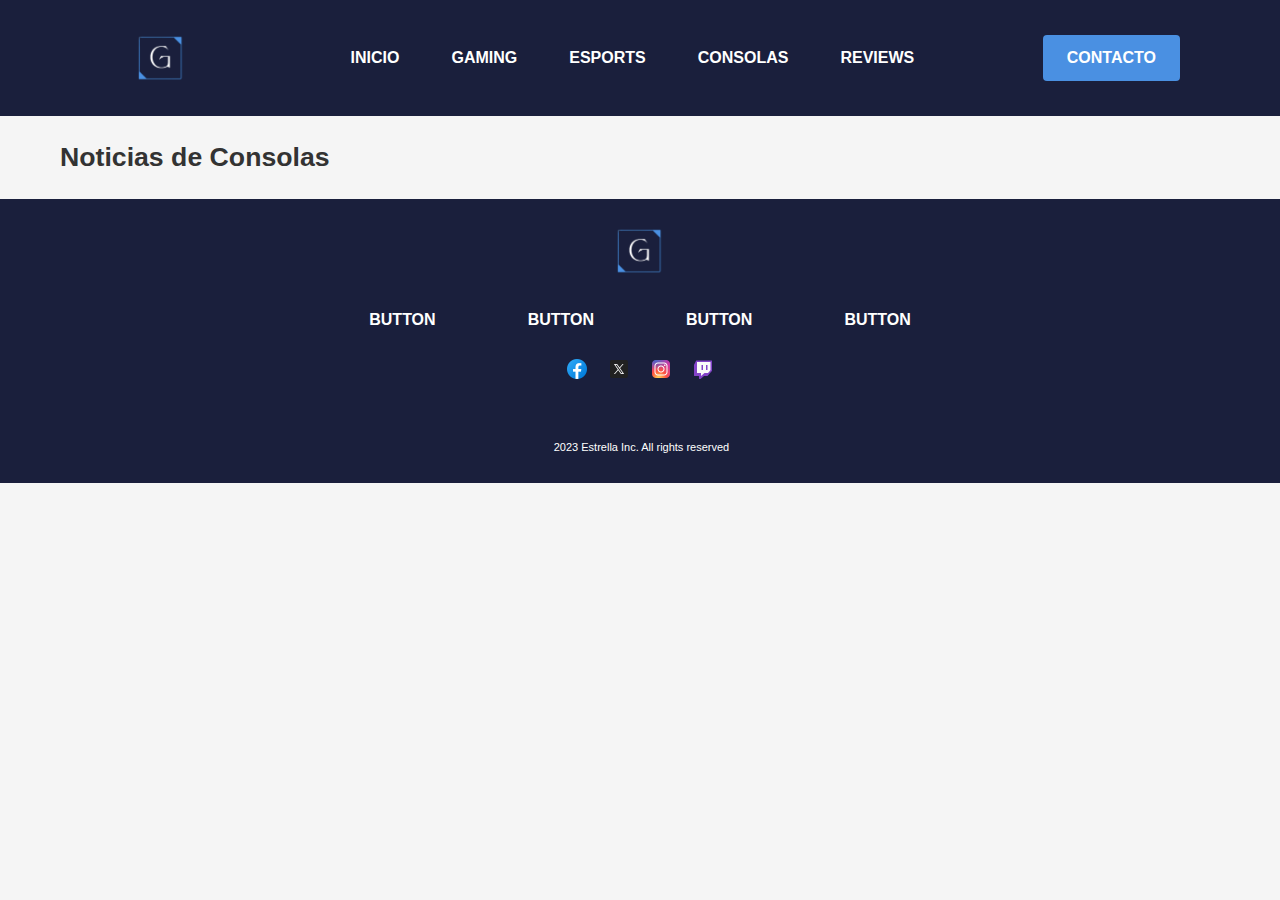
==== consolas.html @ 0c6a1ee7 "CAMBIOS 4#" ====
<!DOCTYPE html>
<html lang="es">
<head>
    <meta charset="UTF-8">
    <meta name="viewport" content="width=device-width, initial-scale=1.0">
    <title>Consolas - The Gaming Periodic Digital</title>
    <link rel="stylesheet" href="assets/css/PeriodicoDigitalStyle.css">
</head>
<body>
    <!-- Header principal -->
    <header class="header-principal">
        <!-- Logo -->
        <div class="logo">
            <img src="assets/Image/logo.png" alt="Logo del Periódico Digital">
        </div>

        <!-- Menú de navegación -->
        <nav class="menu-principal">
            <ul>
                <li><a href="PeriodicoDigital.html">INICIO</a></li>
                <li><a href="gaming.html">GAMING</a></li>
                <li><a href="esports.html">ESPORTS</a></li>
                <li><a href="consolas.html">CONSOLAS</a></li>
                <li><a href="reviews.html">REVIEWS</a></li>
            </ul>
        </nav>

        <!-- Botón de contacto -->
        <div class="boton-contacto">
            <a href="formulario.html">CONTACTO</a>
        </div>
    </header>

    <main>
        <h1>Noticias de Consolas</h1>
        <!-- Aquí irá el contenido específico de consolas -->
    </main>
    <footer class="footer-principal">
        <!-- Contenedor del contenido del footer -->
        <div class="footer-contenido">
            <!-- Logo y navegación -->
            <div class="footer-logo-nav">
                <!-- Logo -->
                <div class="logo-footer">
                    <img src="assets/Image/logo.png" alt="Logo del Periódico Digital">
                </div>

                <!-- Menú de navegación -->
                <nav class="footer-menu">
                    <ul>
                        <li><a href="#">BUTTON</a></li>
                        <li><a href="#">BUTTON</a></li>
                        <li><a href="#">BUTTON</a></li>
                        <li><a href="#">BUTTON</a></li>
                    </ul>
                </nav>

                <!-- Iconos de redes sociales -->
                <div class="redes-sociales">
                    <a href="#"><img src="assets/Image/icons8-facebook-48.png" alt="Facebook"></a>
                    <a href="#"><img src="assets/Image/icons8-twitter-48.png" alt="Twitter"></a>
                    <a href="#"><img src="assets/Image/icons8-instagram-48.png" alt="Instagram"></a>
                    <a href="#"><img src="assets/Image/icons8-twitch-48.png" alt="Twitch"></a>
                </div>
            </div>

            <!-- Copyright -->
            <div class="copyright">
                <div class="icono-copyright"></div>
                <p>2023 Estrella Inc. All rights reserved</p>
            </div>
        </div>
    </footer>
</body>
</html>
---- assets/css/PeriodicoDigitalStyle.css ----
/* Reset básico */
* {
    margin: 0;
    padding: 0;
    box-sizing: border-box;
}

body {
    font-family: Arial, sans-serif;
    line-height: 1.6;
    background-color: #f5f5f5;
    color: #333333;
    margin: 0;
    padding: 0;
    
}

/* Estilos del Header Principal */
.header-principal {
    /* Dimensiones del header */
    width: 100%;
    height: 116px;
    
    /* Color de fondo oscuro */
    background: #1a1f3c;
    
    /* Posicionamiento y alineación */
    position: relative;
    display: flex;
    align-items: center;
    justify-content: space-between;
    
    /* Espaciado interno */
    padding: 0 100px;
    box-sizing: border-box;
}

/* Estilos del Logo */
.logo {
    /* Dimensiones del logo */
    width: 122px;
    height: 49px;
}

.logo img {
    /* Asegurar que la imagen mantenga su proporción */
    width: 100%;
    height: 100%;
    object-fit: contain;
    /* Transición suave para efectos hover */
    transition: transform 0.3s ease;
}

/* Efecto hover en el logo */
.logo img:hover {
    transform: scale(1.05);
}

.logo-bg {
    /* Fondo blanco para el logo */
    width: 100%;
    height: 100%;
    background: white;
}

/* Estilos del Menú Principal */
.menu-principal {
    /* Centrar el menú */
    margin: 0 auto;
}

.menu-principal ul {
    /* Eliminar puntos de la lista */
    list-style: none;
    padding: 0;
    margin: 0;
    
    /* Alinear elementos horizontalmente */
    display: flex;
    gap: 52px;
}

.menu-principal a {
    /* Estilos de los enlaces */
    color: white;
    text-decoration: none;
    font-family: 'Inter', sans-serif;
    font-weight: 700;
    font-size: 16px;
    
    /* Espaciado vertical */
    padding: 10px 0;
    
    /* Transición suave */
    transition: color 0.3s ease;
}

.menu-principal a:hover {
    color: #4a90e2;
}

/* Estilos del Botón de Contacto */
.boton-contacto {
    /* Fondo blanco para el botón */
    background: #4a90e2;
    padding: 10px 24px;
    border-radius: 4px;
    transition: background-color 0.3s ease;
}

.boton-contacto a {
    /* Estilos del texto del botón */
    color: white;
    text-decoration: none;
    font-family: 'Inter', sans-serif;
    font-weight: 700;
    font-size: 16px;
}

.boton-contacto:hover {
    background: #357abd;
}

/* Estilos básicos del formulario */
#formulario {
    /* Ajusta el ancho máximo del formulario */
    /* Puedes cambiar 500px por el ancho que prefieras */
    max-width: 1000px;
    
    /* Ajusta la posición del formulario */
    /* margin: 20px auto; - Centra el formulario */
    /* margin: 20px 0; - Alinea a la izquierda */
    /* margin: 20px 0 0 auto; - Alinea a la derecha */
    margin: 20px auto;
    
    /* Espaciado interno del formulario */
    /* Aumenta o disminuye el padding para más o menos espacio interno */
    padding: 25px;
    
    /* Color de fondo del formulario */
    background: #ffffff;
    
    /* Borde del formulario */
    /* Puedes cambiar el color (#ddd) o el grosor (1px) */
    border: 1.5px solid #e0e0e0;
    
    /* Bordes redondeados */
    /* Aumenta o disminuye el valor para bordes más o menos redondeados */
    border-radius: 15px;
    box-shadow: 0 2px 5px rgba(0,0,0,0.1);
}

/* Estilo del título del formulario */
#formulario h2 {
    /* Alineación del título */
    /* text-align: left; - Alinea a la izquierda */
    /* text-align: center; - Centra el texto */
    /* text-align: right; - Alinea a la derecha */
    text-align: center;
    
    /* Espacio debajo del título */
    margin-bottom: 15px;
    /* Puedo Ajustar el tamaño del Titulo */
    font-size: 20px;
    
    /* Color del texto del título */
    color: #1a1f3c;
}

/* Estilo de las etiquetas del formulario */
#formulario label {
    /* Hace que cada etiqueta ocupe una línea completa */
    display: block;
    font-size: 14px;
    
    /* Espaciado alrededor de las etiquetas */
    /* Ajusta los valores para cambiar el espacio */
    margin: 5px 0 5px;
    
    /* Color del texto de las etiquetas */
    color: #333333;
}

/* Estilo de los campos de texto, email y teléfono */
#formulario input[type="text"],
#formulario input[type="email"],
#formulario input[type="tel"],
#formulario textarea {
    /* Ancho del campo */
    /* 100% ocupa todo el ancho disponible */
    width: 100%;
    
    /* Espaciado interno del campo */
    /* Aumenta o disminuye para campos más grandes o pequeños */
    padding: 8px;
    
    /* Espacio debajo de cada campo */
    margin-bottom: 12px;
    
    /* Borde del campo */
    /* Cambia el color (#ddd) o el grosor (1px) */
    border: 1.5px solid #e0e0e0;
    
    /* Bordes redondeados */
    border-radius: 10px;
    transition: border-color 0.3s ease;
}

#formulario input:focus,
#formulario textarea:focus {
    border-color: #4a90e2;
    outline: none;
}

/* Estilo específico para el área de texto */
#formulario textarea {
    /* Permite redimensionar verticalmente */
    resize: vertical;
    
    /* Altura mínima del área de texto */
    /* Aumenta o disminuye para un área más grande o pequeña */
    min-height: 150px;
}

/* Estilo para el campo de archivo */
#formulario input[type="file"] {
    /* Espaciado alrededor del campo de archivo */
    margin: 10px 0;
}

/* Estilo del botón de envío */
#formulario button {
    /* Ancho del botón */
    /* 100% ocupa todo el ancho disponible */
    width: 100%;
    
    /* Espaciado interno del botón */
    padding: 10px;
    
    /* Color de fondo del botón */
    background: #4a90e2;
    
    /* Color del texto del botón */
    color: white;
    
    /* Elimina el borde del botón */
    border: none;
    
    /* Bordes redondeados */
    border-radius: 4px;
    
    /* Cambia el cursor al pasar sobre el botón */
    cursor: pointer;
    transition: background-color 0.3s ease;
}

/* Efecto al pasar el mouse sobre el botón */
#formulario button:hover {
    /* Color de fondo más oscuro al pasar el mouse */
    background: #357abd;
}

/* Contenedor principal de noticias */
main {
    display: flex; 
    flex-wrap: wrap;
    gap: 20px;
    max-width: 1200px;
    margin: 20px auto;
    padding: 0 20px;
    font-size: smaller;
}

h2{
    font-size: 16px;
    padding-bottom: 3%;
    padding-top: 3%;
    padding-left: 3%;
    color: #1a1f3c;
}

/* Estilos para todas las noticias */
#featured, #featured2, #featured3, #featured4, #featured5, #featured6 {
    width: calc(33.333% - 20px);
    background: #ffffff;
    padding: 15px;
    border-radius: 8px;
    box-shadow: 0 2px 5px rgba(0,0,0,0.1);
    transition: transform 0.3s ease, box-shadow 0.3s ease;
}

#featured:hover, #featured2:hover, #featured3:hover, #featured4:hover, #featured5:hover, #featured6:hover {
    transform: translateY(-5px);
    box-shadow: 0 5px 15px rgba(0,0,0,0.2);
}

/* Estilos para las imágenes */
.highlight img, .highlight2 img, .highlight3 img, .highlight4 img, .highlight5 img, .highlight6 img {
    width: 100%;
    height: auto;
    border-radius: 15px;
    margin-bottom: 10px;
}

/* Diseño para móviles */
@media (max-width: 768px) {
    #featured, #featured2, #featured3, #featured4, #featured5, #featured6 {
        width: 100%;
    }
}

/* Estilos básicos para la noticia principal */
.main-highlight {
    background: #ffffff;
    padding: 20px;
    border: 1px solid #e0e0e0;
    width: 90%;
    margin: 20px auto;
    text-align: center;
    box-shadow: 0 2px 5px rgba(0,0,0,0.1);
}

/* Imagen de la noticia principal */
.main-highlight img {
    width: 100%;
    height: auto;
}

/* Título de la noticia principal */
.main-highlight h2 {
    font-size: 1.5em;
    margin-bottom: 10px;
}

/* Párrafo de la noticia principal */
.main-highlight p {
    font-size: 1em;
    line-height: 1.4;
}

/* Estilos del Footer Principal */
.footer-principal {
    /* Dimensiones y color de fondo */
    width: 100%;
    height: 284px;
    background: #1a1f3c;
    
    /* Posicionamiento */
    position: relative;
    overflow: hidden;
}

/* Contenedor del contenido del footer */
.footer-contenido {
    /* Centrado y espaciado */
    max-width: 1200px;
    margin: 0 auto;
    padding: 28px 20px;
    
    /* Organización vertical */
    display: flex;
    flex-direction: column;
    align-items: center;
    gap: 50px;
}

/* Sección del logo y navegación */
.footer-logo-nav {
    /* Organización vertical */
    display: flex;
    flex-direction: column;
    align-items: center;
    gap: 24px;
}

/* Estilos del logo */
.logo-footer img {
    /* Dimensiones del logo */
    width: 122px;
    height: 49px;
    /* Asegurar que la imagen mantenga su proporción */
    object-fit: contain;
    /* Transición suave para efectos hover */
    transition: transform 0.3s ease;
}

/* Efecto hover en el logo */
.logo-footer img:hover {
    transform: scale(1.05);
}

/* Menú de navegación del footer */
.footer-menu ul {
    /* Eliminar estilos de lista */
    list-style: none;
    padding: 0;
    margin: 0;
    
    /* Organización horizontal */
    display: flex;
    gap: 92px;
}

.footer-menu a {
    /* Estilos de los enlaces */
    color: white;
    text-decoration: none;
    font-family: 'Baloo 2', sans-serif;
    font-size: 16px;
    font-weight: 700;
    line-height: 26px;
    transition: color 0.3s ease;
}

.footer-menu a:hover {
    color: #4a90e2;
}

/* Iconos de redes sociales */
.redes-sociales {
    /* Organización horizontal */
    display: flex;
    gap: 18px;
}

/* Estilos de los iconos de redes sociales */
.redes-sociales img {
    /* Dimensiones de los iconos */
    width: 24px;
    height: 24px;
    /* Transición suave al pasar el mouse */
    transition: transform 0.3s ease;
}

/* Efecto al pasar el mouse sobre los iconos */
.redes-sociales img:hover {
    transform: scale(1.2);
}

/* Sección de copyright */
.copyright {
    /* Organización horizontal */
    display: flex;
    align-items: center;
    gap: 3px;
}

.copyright p {
    /* Estilos del texto */
    color: #ffffff;
    font-family: 'Baloo 2', sans-serif;
    font-size: 11px;
    font-weight: 500;
}

/* Responsive para pantallas pequeñas */
@media (max-width: 768px) {
    .header-principal {
        padding: 0 20px;
    }
    
    .menu-principal ul {
        gap: 20px;
    }
    
    .footer-menu ul {
        gap: 30px;
    }
    
    .footer-contenido {
        padding: 20px;
    }
    
    #formulario {
        margin: 10px;
        padding: 15px;
    }
}
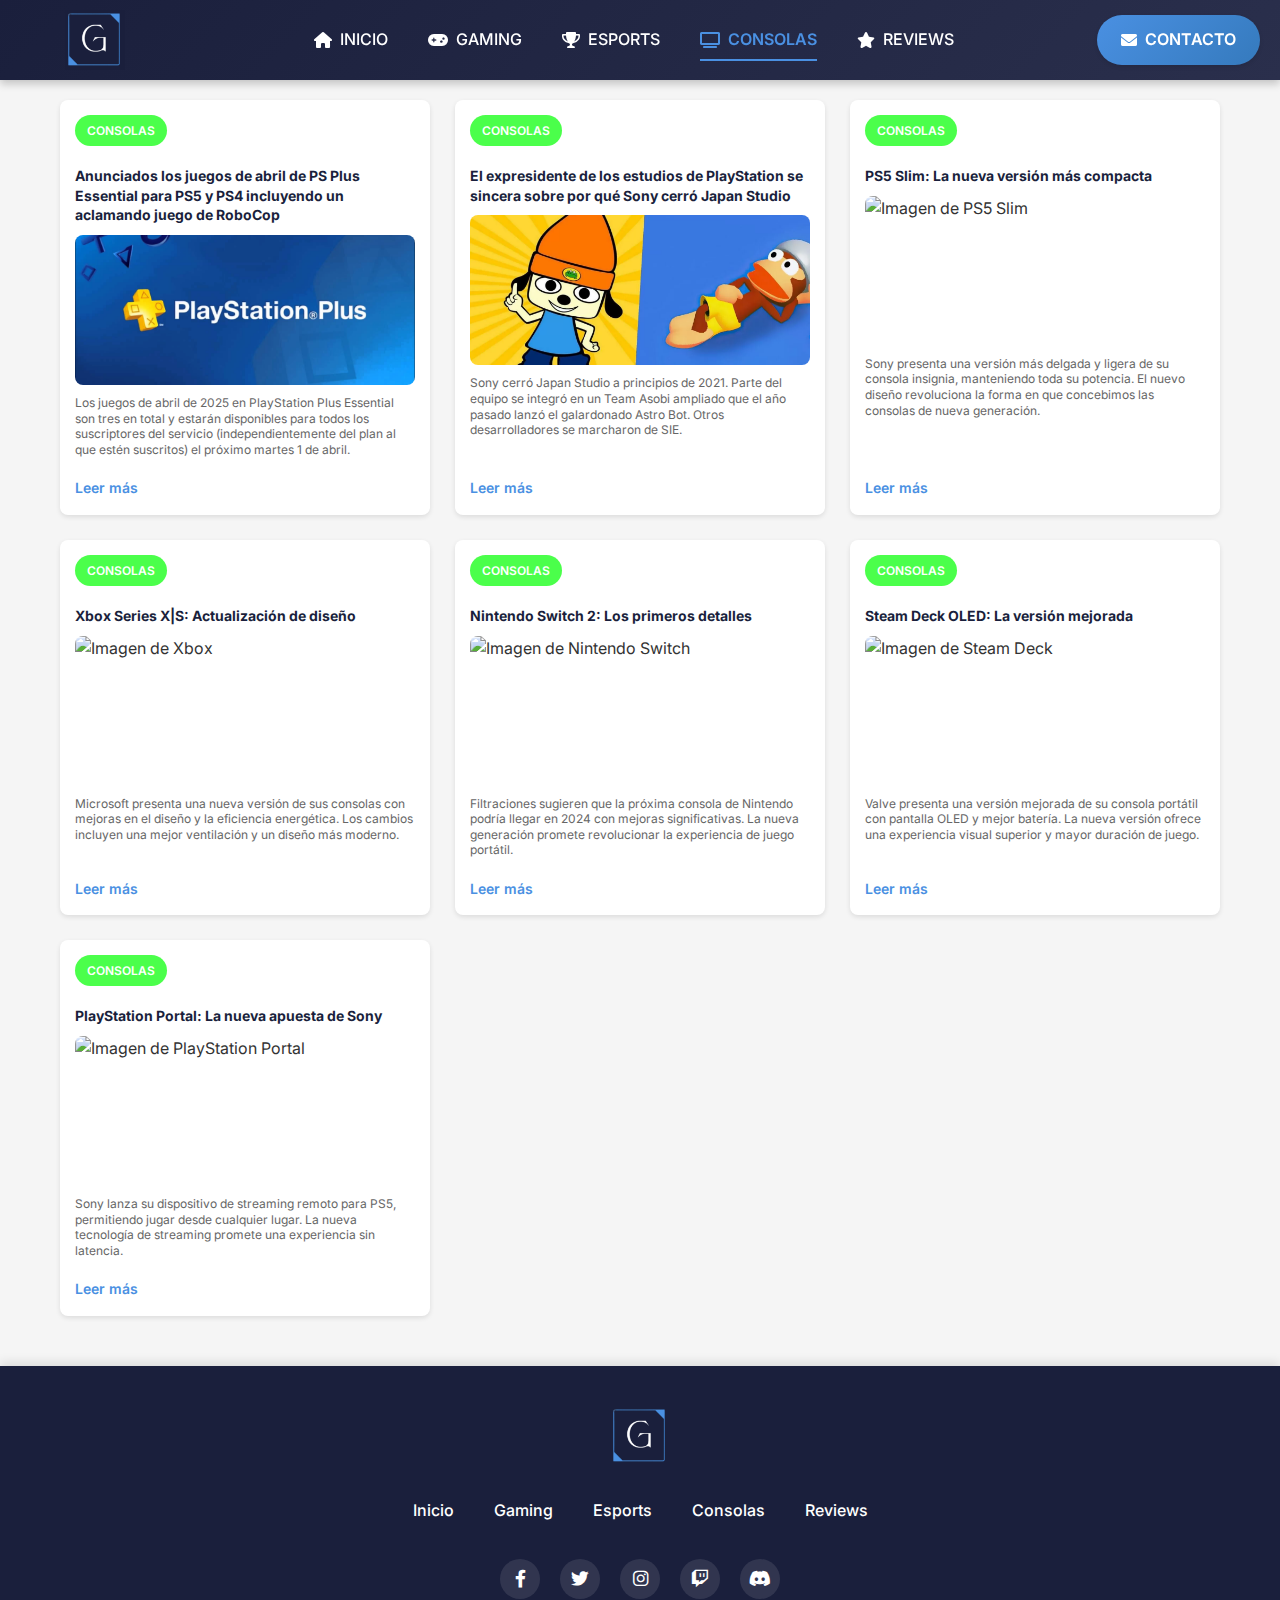
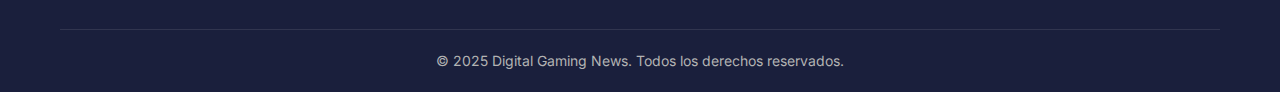
==== commit edee6cc4: "Cambios importantes" ====
--- a/consolas.html
+++ b/consolas.html
@@ -1,73 +1,162 @@
 <!DOCTYPE html>
 <html lang="es">
 <head>
+    <!-- Configuración básica del documento -->
     <meta charset="UTF-8">
     <meta name="viewport" content="width=device-width, initial-scale=1.0">
-    <title>Consolas - The Gaming Periodic Digital</title>
+    <!-- Meta tags para SEO -->
+    <meta name="description" content="Las últimas noticias y actualizaciones sobre consolas de videojuegos">
+    <meta name="keywords" content="consolas, PlayStation, Xbox, Nintendo, videojuegos, gaming">
+    <!-- Título del sitio -->
+    <title>Consolas | El Periódico Digital</title>
+    <!-- Vinculación de estilos CSS -->
     <link rel="stylesheet" href="assets/css/PeriodicoDigitalStyle.css">
+    <!-- Importación de fuentes de Google Fonts -->
+    <link href="https://fonts.googleapis.com/css2?family=Inter:wght@400;500;600;700&display=swap" rel="stylesheet">
+    <!-- Font Awesome para iconos -->
+    <link rel="stylesheet" href="https://cdnjs.cloudflare.com/ajax/libs/font-awesome/6.0.0/css/all.min.css">
 </head>
+
 <body>
-    <!-- Header principal -->
+    <!-- Header principal - Barra de navegación superior -->
     <header class="header-principal">
-        <!-- Logo -->
-        <div class="logo">
-            <img src="assets/Image/logo.png" alt="Logo del Periódico Digital">
-        </div>
+        <!-- Contenedor del header para mejor control del ancho -->
+        <div class="header-container">
+            <!-- Logo del sitio con efecto hover -->
+            <div class="logo">
+                <a href="PeriodicoDigital.html">
+                    <img src="assets/Image/logo.png" alt="Logo del Periódico Digital">
+                </a>
+            </div>
 
-        <!-- Menú de navegación -->
-        <nav class="menu-principal">
-            <ul>
-                <li><a href="PeriodicoDigital.html">INICIO</a></li>
-                <li><a href="gaming.html">GAMING</a></li>
-                <li><a href="esports.html">ESPORTS</a></li>
-                <li><a href="consolas.html">CONSOLAS</a></li>
-                <li><a href="reviews.html">REVIEWS</a></li>
-            </ul>
-        </nav>
+            <!-- Menú de navegación principal -->
+            <nav class="menu-principal">
+                <ul>
+                    <li><a href="PeriodicoDigital.html"><i class="fas fa-home"></i> INICIO</a></li>
+                    <li><a href="gaming.html"><i class="fas fa-gamepad"></i> GAMING</a></li>
+                    <li><a href="esports.html"><i class="fas fa-trophy"></i> ESPORTS</a></li>
+                    <li><a href="consolas.html" class="active"><i class="fas fa-tv"></i> CONSOLAS</a></li>
+                    <li><a href="reviews.html"><i class="fas fa-star"></i> REVIEWS</a></li>
+                </ul>
+            </nav>
 
-        <!-- Botón de contacto -->
-        <div class="boton-contacto">
-            <a href="formulario.html">CONTACTO</a>
+            <!-- Botón de contacto con efecto hover -->
+            <div class="boton-contacto">
+                <a href="formulario.html">
+                    <i class="fas fa-envelope"></i> CONTACTO
+                </a>
+            </div>
         </div>
     </header>
 
     <main>
-        <h1>Noticias de Consolas</h1>
-        <!-- Aquí irá el contenido específico de consolas -->
+        <!-- Noticias de Consolas -->
+        <section id="featured">
+            <div class="highlight">
+                <span class="category-tag consolas">Consolas</span>
+                <h2>Anunciados los juegos de abril de PS Plus Essential para PS5 y PS4 incluyendo un aclamando juego de RoboCop</h2>
+                <img src="assets/Image/PSPLUS.jpg" alt="Imagen Secundaria">
+                <p>Los juegos de abril de 2025 en PlayStation Plus Essential son tres en total y estarán disponibles para todos los suscriptores del servicio (independientemente del plan al que estén suscritos) el próximo martes 1 de abril.</p>
+                <a href="#" class="read-more">Leer más</a>
+            </div>
+        </section>
+
+        <section id="featured2">
+            <div class="highlight2">
+                <span class="category-tag consolas">Consolas</span>
+                <h2>El expresidente de los estudios de PlayStation se sincera sobre por qué Sony cerró Japan Studio</h2>
+                <img src="assets/Image/god.jpg.webp" alt="Quinta Imagen">
+                <p>Sony cerró Japan Studio a principios de 2021. Parte del equipo se integró en un Team Asobi ampliado que el año pasado lanzó el galardonado Astro Bot. Otros desarrolladores se marcharon de SIE.</p>
+                <a href="#" class="read-more">Leer más</a>
+            </div>
+        </section>
+
+        <section id="featured3">
+            <div class="highlight3">
+                <span class="category-tag consolas">Consolas</span>
+                <h2>PS5 Slim: La nueva versión más compacta</h2>
+                <img src="assets/Image/Noticia4.jpg" alt="Imagen de PS5 Slim">
+                <p>Sony presenta una versión más delgada y ligera de su consola insignia, manteniendo toda su potencia. El nuevo diseño revoluciona la forma en que concebimos las consolas de nueva generación.</p>
+                <a href="#" class="read-more">Leer más</a>
+            </div>
+        </section>
+
+        <section id="featured4">
+            <div class="highlight4">
+                <span class="category-tag consolas">Consolas</span>
+                <h2>Xbox Series X|S: Actualización de diseño</h2>
+                <img src="assets/Image/Noticia5.jpg" alt="Imagen de Xbox">
+                <p>Microsoft presenta una nueva versión de sus consolas con mejoras en el diseño y la eficiencia energética. Los cambios incluyen una mejor ventilación y un diseño más moderno.</p>
+                <a href="#" class="read-more">Leer más</a>
+            </div>
+        </section>
+
+        <section id="featured5">
+            <div class="highlight5">
+                <span class="category-tag consolas">Consolas</span>
+                <h2>Nintendo Switch 2: Los primeros detalles</h2>
+                <img src="assets/Image/Noticia6.jpg" alt="Imagen de Nintendo Switch">
+                <p>Filtraciones sugieren que la próxima consola de Nintendo podría llegar en 2024 con mejoras significativas. La nueva generación promete revolucionar la experiencia de juego portátil.</p>
+                <a href="#" class="read-more">Leer más</a>
+            </div>
+        </section>
+
+        <section id="featured6">
+            <div class="highlight6">
+                <span class="category-tag consolas">Consolas</span>
+                <h2>Steam Deck OLED: La versión mejorada</h2>
+                <img src="assets/Image/Noticia7.jpg" alt="Imagen de Steam Deck">
+                <p>Valve presenta una versión mejorada de su consola portátil con pantalla OLED y mejor batería. La nueva versión ofrece una experiencia visual superior y mayor duración de juego.</p>
+                <a href="#" class="read-more">Leer más</a>
+            </div>
+        </section>
+
+        <section id="featured7">
+            <div class="highlight7">
+                <span class="category-tag consolas">Consolas</span>
+                <h2>PlayStation Portal: La nueva apuesta de Sony</h2>
+                <img src="assets/Image/Noticia8.jpg" alt="Imagen de PlayStation Portal">
+                <p>Sony lanza su dispositivo de streaming remoto para PS5, permitiendo jugar desde cualquier lugar. La nueva tecnología de streaming promete una experiencia sin latencia.</p>
+                <a href="#" class="read-more">Leer más</a>
+            </div>
+        </section>
     </main>
+
+    <!-- Footer - Pie de página -->
     <footer class="footer-principal">
         <!-- Contenedor del contenido del footer -->
         <div class="footer-contenido">
-            <!-- Logo y navegación -->
+            <!-- Sección del logo y navegación -->
             <div class="footer-logo-nav">
-                <!-- Logo -->
+                <!-- Logo del footer -->
                 <div class="logo-footer">
                     <img src="assets/Image/logo.png" alt="Logo del Periódico Digital">
                 </div>
 
-                <!-- Menú de navegación -->
+                <!-- Menú de navegación del footer -->
                 <nav class="footer-menu">
                     <ul>
-                        <li><a href="#">BUTTON</a></li>
-                        <li><a href="#">BUTTON</a></li>
-                        <li><a href="#">BUTTON</a></li>
-                        <li><a href="#">BUTTON</a></li>
+                        <li><a href="PeriodicoDigital.html">Inicio</a></li>
+                        <li><a href="gaming.html">Gaming</a></li>
+                        <li><a href="esports.html">Esports</a></li>
+                        <li><a href="consolas.html">Consolas</a></li>
+                        <li><a href="reviews.html">Reviews</a></li>
                     </ul>
                 </nav>
 
                 <!-- Iconos de redes sociales -->
                 <div class="redes-sociales">
-                    <a href="#"><img src="assets/Image/icons8-facebook-48.png" alt="Facebook"></a>
-                    <a href="#"><img src="assets/Image/icons8-twitter-48.png" alt="Twitter"></a>
-                    <a href="#"><img src="assets/Image/icons8-instagram-48.png" alt="Instagram"></a>
-                    <a href="#"><img src="assets/Image/icons8-twitch-48.png" alt="Twitch"></a>
+                    <a href="#"><i class="fab fa-facebook-f"></i></a>
+                    <a href="#"><i class="fab fa-twitter"></i></a>
+                    <a href="#"><i class="fab fa-instagram"></i></a>
+                    <a href="#"><i class="fab fa-twitch"></i></a>
+                    <a href="#"><i class="fab fa-discord"></i></a>
                 </div>
             </div>
 
-            <!-- Copyright -->
+            <!-- Sección de copyright -->
             <div class="copyright">
-                <div class="icono-copyright"></div>
-                <p>2023 Estrella Inc. All rights reserved</p>
+                <p>&copy; 2025 Digital Gaming News. Todos los derechos reservados.</p>
             </div>
         </div>
     </footer>
--- a/assets/css/PeriodicoDigitalStyle.css
+++ b/assets/css/PeriodicoDigitalStyle.css
@@ -1,479 +1,743 @@
-/* Reset básico */
+/* Variables CSS para colores y efectos */
+:root {
+    /* Colores principales */
+    --color-primary: #1a1f3c;    /* Color principal: azul oscuro para el fondo */
+    --color-secondary: #4a90e2;  /* Color secundario: azul claro para acentos */
+    --color-accent: #e24a4a;     /* Color de acento: rojo para elementos destacados */
+    --color-text: #ffffff;       /* Color del texto: blanco para mejor contraste */
+    --color-text-hover: #4a90e2; /* Color del texto al pasar el mouse */
+    
+    /* Sombras para dar profundidad */
+    --shadow-sm: 0 2px 4px rgba(0,0,0,0.1);  /* Sombra pequeña */
+    --shadow-md: 0 4px 8px rgba(0,0,0,0.2);  /* Sombra media */
+    --shadow-lg: 0 8px 16px rgba(0,0,0,0.3); /* Sombra grande */
+    
+    /* Transiciones para efectos suaves */
+    --transition-fast: 0.3s ease;  /* Transición rápida */
+    --transition-normal: 0.5s ease; /* Transición normal */
+}
+
+/* Reset básico para eliminar estilos por defecto */
 * {
     margin: 0;
     padding: 0;
-    box-sizing: border-box;
-}
-
+    box-sizing: border-box; /* Incluye padding y border en el ancho/alto */
+}
+
+/* Estilos básicos del cuerpo de la página */
 body {
-    font-family: Arial, sans-serif;
-    line-height: 1.6;
-    background-color: #f5f5f5;
-    color: #333333;
+    font-family: 'Inter', sans-serif; /* Fuente principal */
+    line-height: 1.6;                /* Espaciado entre líneas */
+    background-color: #f5f5f5;       /* Fondo gris claro */
+    color: #333333;                  /* Color del texto */
     margin: 0;
     padding: 0;
-    
 }
 
 /* Estilos del Header Principal */
 .header-principal {
-    /* Dimensiones del header */
-    width: 100%;
-    height: 116px;
-    
-    /* Color de fondo oscuro */
-    background: #1a1f3c;
-    
-    /* Posicionamiento y alineación */
-    position: relative;
-    display: flex;
-    align-items: center;
-    justify-content: space-between;
-    
-    /* Espaciado interno */
-    padding: 0 100px;
-    box-sizing: border-box;
+    /* Fondo con gradiente para más profundidad */
+    background: linear-gradient(135deg, var(--color-primary), #2a2f4c);
+    box-shadow: var(--shadow-md);    /* Sombra para elevación */
+    position: fixed;                 /* Fijo en la parte superior */
+    top: 0;
+    left: 0;
+    right: 0;
+    z-index: 1000;                   /* Asegura que esté por encima de otros elementos */
+}
+
+/* Contenedor del header */
+.header-container {
+    max-width: 1400px;              /* Ancho máximo para mejor legibilidad */
+    margin: 0 auto;                 /* Centrado */
+    padding: 0 20px;                /* Espaciado lateral */
+    height: 80px;                   /* Altura fija */
+    display: flex;                  /* Flexbox para alineación */
+    align-items: center;            /* Centrado vertical */
+    justify-content: space-between; /* Espaciado entre elementos */
 }
 
 /* Estilos del Logo */
 .logo {
-    /* Dimensiones del logo */
-    width: 122px;
-    height: 49px;
+    width: 150px;                   /* Ancho del logo */
+    height: 60px;                   /* Alto del logo */
+}
+
+.logo a {
+    text-decoration: none;          /* Elimina subrayado del enlace */
 }
 
 .logo img {
-    /* Asegurar que la imagen mantenga su proporción */
     width: 100%;
     height: 100%;
-    object-fit: contain;
-    /* Transición suave para efectos hover */
-    transition: transform 0.3s ease;
+    object-fit: contain;            /* Mantiene proporción de la imagen */
+    transition: transform var(--transition-fast); /* Transición suave */
 }
 
 /* Efecto hover en el logo */
 .logo img:hover {
-    transform: scale(1.05);
-}
-
-.logo-bg {
-    /* Fondo blanco para el logo */
-    width: 100%;
-    height: 100%;
-    background: white;
+    transform: scale(1.05);         /* Escala ligeramente al pasar el mouse */
 }
 
 /* Estilos del Menú Principal */
 .menu-principal {
-    /* Centrar el menú */
-    margin: 0 auto;
+    margin: 0 auto;                 /* Centrado */
 }
 
 .menu-principal ul {
-    /* Eliminar puntos de la lista */
-    list-style: none;
-    padding: 0;
-    margin: 0;
-    
-    /* Alinear elementos horizontalmente */
-    display: flex;
-    gap: 52px;
+    list-style: none;               /* Elimina viñetas */
+    display: flex;                  /* Flexbox para alineación horizontal */
+    gap: 40px;                      /* Espacio entre elementos */
 }
 
 .menu-principal a {
-    /* Estilos de los enlaces */
-    color: white;
-    text-decoration: none;
-    font-family: 'Inter', sans-serif;
-    font-weight: 700;
-    font-size: 16px;
-    
-    /* Espaciado vertical */
-    padding: 10px 0;
-    
-    /* Transición suave */
-    transition: color 0.3s ease;
-}
-
+    color: var(--color-text);       /* Color del texto */
+    text-decoration: none;          /* Elimina subrayado */
+    font-weight: 500;               /* Peso de la fuente */
+    font-size: 16px;                /* Tamaño de fuente */
+    padding: 8px 0;                 /* Espaciado vertical */
+    display: flex;                  /* Flexbox para alineación */
+    align-items: center;            /* Centrado vertical */
+    gap: 8px;                       /* Espacio entre icono y texto */
+    transition: color var(--transition-fast); /* Transición suave */
+}
+
+/* Efecto hover en los enlaces */
 .menu-principal a:hover {
-    color: #4a90e2;
+    color: var(--color-text-hover); /* Cambia color al pasar el mouse */
+}
+
+/* Enlace activo */
+.menu-principal a.active {
+    color: var(--color-secondary);  /* Color especial para enlace activo */
+    font-weight: 600;               /* Texto más grueso */
+    position: relative;             /* Para el indicador */
+}
+
+/* Línea indicadora del enlace activo */
+.menu-principal a.active::after {
+    content: '';
+    position: absolute;
+    bottom: 0;
+    left: 0;
+    width: 100%;
+    height: 2px;
+    background-color: var(--color-secondary);
 }
 
 /* Estilos del Botón de Contacto */
 .boton-contacto {
-    /* Fondo blanco para el botón */
-    background: #4a90e2;
-    padding: 10px 24px;
-    border-radius: 4px;
-    transition: background-color 0.3s ease;
+    background: linear-gradient(135deg, var(--color-secondary), #357abd); /* Gradiente */
+    border-radius: 25px;            /* Bordes redondeados */
+    box-shadow: var(--shadow-sm);    /* Sombra suave */
+    transition: transform var(--transition-fast), box-shadow var(--transition-fast);
 }
 
 .boton-contacto a {
-    /* Estilos del texto del botón */
-    color: white;
-    text-decoration: none;
-    font-family: 'Inter', sans-serif;
-    font-weight: 700;
-    font-size: 16px;
-}
-
+    color: var(--color-text);       /* Color del texto */
+    text-decoration: none;          /* Elimina subrayado */
+    font-weight: 600;               /* Texto en negrita */
+    font-size: 16px;                /* Tamaño de fuente */
+    padding: 12px 24px;             /* Espaciado interno */
+    display: flex;                  /* Flexbox para alineación */
+    align-items: center;            /* Centrado vertical */
+    gap: 8px;                       /* Espacio entre icono y texto */
+}
+
+/* Efecto hover en el botón */
 .boton-contacto:hover {
-    background: #357abd;
+    transform: translateY(-2px);     /* Se eleva ligeramente */
+    box-shadow: var(--shadow-md);    /* Sombra más pronunciada */
+}
+
+/* Media queries para responsividad */
+@media (max-width: 1200px) {
+    .header-container {
+        padding: 0 40px;            /* Mayor espaciado en pantallas grandes */
+    }
+    
+    .menu-principal ul {
+        gap: 30px;                  /* Menos espacio entre elementos */
+    }
+}
+
+@media (max-width: 768px) {
+    .header-container {
+        padding: 0 20px;            /* Menor espaciado en móviles */
+    }
+    
+    .menu-principal {
+        display: none;              /* Ocultar menú en móvil */
+    }
+    
+    .logo {
+        width: 120px;               /* Logo más pequeño en móvil */
+        height: 50px;
+    }
+
+    .carousel-container {
+        margin: 100px auto 20px;    /* Margen superior ajustado para móviles */
+        height: 300px;              /* Altura reducida en móviles */
+    }
 }
 
 /* Estilos básicos del formulario */
 #formulario {
-    /* Ajusta el ancho máximo del formulario */
-    /* Puedes cambiar 500px por el ancho que prefieras */
-    max-width: 1000px;
-    
-    /* Ajusta la posición del formulario */
-    /* margin: 20px auto; - Centra el formulario */
-    /* margin: 20px 0; - Alinea a la izquierda */
-    /* margin: 20px 0 0 auto; - Alinea a la derecha */
-    margin: 20px auto;
-    
-    /* Espaciado interno del formulario */
-    /* Aumenta o disminuye el padding para más o menos espacio interno */
-    padding: 25px;
-    
-    /* Color de fondo del formulario */
-    background: #ffffff;
-    
-    /* Borde del formulario */
-    /* Puedes cambiar el color (#ddd) o el grosor (1px) */
-    border: 1.5px solid #e0e0e0;
-    
-    /* Bordes redondeados */
-    /* Aumenta o disminuye el valor para bordes más o menos redondeados */
-    border-radius: 15px;
-    box-shadow: 0 2px 5px rgba(0,0,0,0.1);
+    max-width: 1000px;              /* Ancho máximo */
+    margin: 120px auto 20px;        /* Márgenes */
+    padding: 25px;                  /* Espaciado interno */
+    background: #ffffff;            /* Fondo blanco */
+    border: 1.5px solid #e0e0e0;    /* Borde suave */
+    border-radius: 15px;            /* Bordes redondeados */
+    box-shadow: 0 2px 5px rgba(0,0,0,0.1); /* Sombra suave */
 }
 
 /* Estilo del título del formulario */
 #formulario h2 {
-    /* Alineación del título */
-    /* text-align: left; - Alinea a la izquierda */
-    /* text-align: center; - Centra el texto */
-    /* text-align: right; - Alinea a la derecha */
-    text-align: center;
-    
-    /* Espacio debajo del título */
-    margin-bottom: 15px;
-    /* Puedo Ajustar el tamaño del Titulo */
-    font-size: 20px;
-    
-    /* Color del texto del título */
-    color: #1a1f3c;
+    text-align: center;             /* Centrado */
+    margin-bottom: 15px;            /* Espacio inferior */
+    font-size: 20px;                /* Tamaño de fuente */
+    color: #1a1f3c;                 /* Color del texto */
 }
 
 /* Estilo de las etiquetas del formulario */
 #formulario label {
-    /* Hace que cada etiqueta ocupe una línea completa */
-    display: block;
-    font-size: 14px;
-    
-    /* Espaciado alrededor de las etiquetas */
-    /* Ajusta los valores para cambiar el espacio */
-    margin: 5px 0 5px;
-    
-    /* Color del texto de las etiquetas */
-    color: #333333;
-}
-
-/* Estilo de los campos de texto, email y teléfono */
+    display: block;                 /* Comportamiento de bloque */
+    font-size: 14px;                /* Tamaño de fuente */
+    margin: 5px 0 5px;              /* Márgenes */
+    color: #333333;                 /* Color del texto */
+}
+
+/* Estilo de los campos de entrada */
 #formulario input[type="text"],
 #formulario input[type="email"],
 #formulario input[type="tel"],
 #formulario textarea {
-    /* Ancho del campo */
-    /* 100% ocupa todo el ancho disponible */
-    width: 100%;
-    
-    /* Espaciado interno del campo */
-    /* Aumenta o disminuye para campos más grandes o pequeños */
-    padding: 8px;
-    
-    /* Espacio debajo de cada campo */
-    margin-bottom: 12px;
-    
-    /* Borde del campo */
-    /* Cambia el color (#ddd) o el grosor (1px) */
-    border: 1.5px solid #e0e0e0;
-    
-    /* Bordes redondeados */
-    border-radius: 10px;
-    transition: border-color 0.3s ease;
-}
-
+    width: 100%;                    /* Ancho completo */
+    padding: 8px;                   /* Espaciado interno */
+    margin-bottom: 12px;            /* Espacio inferior */
+    border: 1.5px solid #e0e0e0;    /* Borde suave */
+    border-radius: 10px;            /* Bordes redondeados */
+    transition: border-color 0.3s ease; /* Transición suave */
+}
+
+/* Efecto focus en los campos */
 #formulario input:focus,
 #formulario textarea:focus {
-    border-color: #4a90e2;
-    outline: none;
+    border-color: #4a90e2;          /* Borde azul al enfocar */
+    outline: none;                  /* Elimina el contorno por defecto */
 }
 
 /* Estilo específico para el área de texto */
 #formulario textarea {
-    /* Permite redimensionar verticalmente */
-    resize: vertical;
-    
-    /* Altura mínima del área de texto */
-    /* Aumenta o disminuye para un área más grande o pequeña */
-    min-height: 150px;
+    resize: vertical;               /* Permite redimensionar verticalmente */
+    min-height: 150px;              /* Altura mínima */
 }
 
 /* Estilo para el campo de archivo */
 #formulario input[type="file"] {
-    /* Espaciado alrededor del campo de archivo */
-    margin: 10px 0;
+    margin: 10px 0;                 /* Márgenes */
 }
 
 /* Estilo del botón de envío */
 #formulario button {
-    /* Ancho del botón */
-    /* 100% ocupa todo el ancho disponible */
-    width: 100%;
-    
-    /* Espaciado interno del botón */
-    padding: 10px;
-    
-    /* Color de fondo del botón */
-    background: #4a90e2;
-    
-    /* Color del texto del botón */
-    color: white;
-    
-    /* Elimina el borde del botón */
-    border: none;
-    
-    /* Bordes redondeados */
-    border-radius: 4px;
-    
-    /* Cambia el cursor al pasar sobre el botón */
-    cursor: pointer;
-    transition: background-color 0.3s ease;
-}
-
-/* Efecto al pasar el mouse sobre el botón */
+    width: 100%;                    /* Ancho completo */
+    padding: 10px;                  /* Espaciado interno */
+    background: #4a90e2;            /* Color de fondo */
+    color: white;                   /* Color del texto */
+    border: none;                   /* Sin borde */
+    border-radius: 4px;             /* Bordes redondeados */
+    cursor: pointer;                /* Cursor tipo mano */
+    transition: background-color 0.3s ease; /* Transición suave */
+}
+
+/* Efecto hover en el botón */
 #formulario button:hover {
-    /* Color de fondo más oscuro al pasar el mouse */
-    background: #357abd;
+    background: #357abd;            /* Color más oscuro al hover */
 }
 
 /* Contenedor principal de noticias */
 main {
-    display: flex; 
-    flex-wrap: wrap;
-    gap: 20px;
-    max-width: 1200px;
-    margin: 20px auto;
-    padding: 0 20px;
-    font-size: smaller;
-}
-
-h2{
-    font-size: 16px;
-    padding-bottom: 3%;
-    padding-top: 3%;
-    padding-left: 3%;
-    color: #1a1f3c;
-}
-
-/* Estilos para todas las noticias */
-#featured, #featured2, #featured3, #featured4, #featured5, #featured6 {
-    width: calc(33.333% - 20px);
-    background: #ffffff;
-    padding: 15px;
-    border-radius: 8px;
-    box-shadow: 0 2px 5px rgba(0,0,0,0.1);
-    transition: transform 0.3s ease, box-shadow 0.3s ease;
-}
-
-#featured:hover, #featured2:hover, #featured3:hover, #featured4:hover, #featured5:hover, #featured6:hover {
-    transform: translateY(-5px);
-    box-shadow: 0 5px 15px rgba(0,0,0,0.2);
+    display: grid;                  /* Grid para mejor organización */
+    grid-template-columns: repeat(3, 1fr); /* 3 columnas */
+    gap: 25px;                      /* Más espacio entre noticias */
+    max-width: 1200px;              /* Ancho máximo */
+    margin: 100px auto 20px;        /* Margen superior para el header */
+    padding: 0 20px;                /* Espaciado lateral */
+}
+
+/* Estilos para las secciones de noticias */
+#featured, #featured2, #featured3, #featured4, #featured5, #featured6, #featured7, #featured8, #featured9, #featured10 {
+    width: 100%;                    /* Ancho completo */
+    background: #ffffff;            /* Fondo blanco */
+    padding: 15px;                  /* Espaciado interno */
+    border-radius: 8px;             /* Bordes redondeados */
+    box-shadow: 0 2px 5px rgba(0,0,0,0.1); /* Sombra suave */
+    transition: transform 0.3s ease, box-shadow 0.3s ease; /* Transiciones */
+    display: flex;                  /* Flexbox */
+    flex-direction: column;         /* Organización vertical */
+}
+
+/* Efecto hover en las tarjetas */
+#featured:hover, #featured2:hover, #featured3:hover, #featured4:hover, 
+#featured5:hover, #featured6:hover, #featured7:hover, #featured8:hover, #featured9:hover, #featured10:hover {
+    transform: translateY(-5px);     /* Se eleva ligeramente */
+}
+
+/* Estilos para los artículos */
+.highlight, .highlight2, .highlight3, .highlight4, .highlight5, .highlight6, .highlight7, .highlight8, .highlight9, .highlight10 {
+    display: flex;                  /* Flexbox */
+    flex-direction: column;         /* Organización vertical */
+    height: 100%;                   /* Altura completa */
+    gap: 10px;                      /* Espacio entre elementos */
 }
 
 /* Estilos para las imágenes */
-.highlight img, .highlight2 img, .highlight3 img, .highlight4 img, .highlight5 img, .highlight6 img {
-    width: 100%;
-    height: auto;
-    border-radius: 15px;
-    margin-bottom: 10px;
-}
-
-/* Diseño para móviles */
+.highlight img, .highlight2 img, .highlight3 img, .highlight4 img, .highlight5 img, .highlight6 img, .highlight7 img, .highlight8 img, .highlight9 img, .highlight10 img {
+    width: 100%;                    /* Ancho completo */
+    height: 150px;                  /* Altura fija más pequeña */
+    object-fit: cover;              /* Cubre el espacio disponible */
+    border-radius: 8px;             /* Bordes redondeados */
+}
+
+/* Estilos para los títulos */
+.highlight h2, .highlight2 h2, .highlight3 h2, .highlight4 h2, .highlight5 h2, .highlight6 h2, .highlight7 h2, .highlight8 h2, .highlight9 h2, .highlight10 h2 {
+    font-size: 14px;                /* Tamaño de fuente más pequeño */
+    color: #1a1f3c;                 /* Color del texto */
+    margin: 0;                      /* Elimina márgenes */
+    line-height: 1.4;               /* Interlineado */
+}
+
+/* Estilos para los párrafos */
+.highlight p, .highlight2 p, .highlight3 p, .highlight4 p, .highlight5 p, .highlight6 p, .highlight7 p, .highlight8 p, .highlight9 p, .highlight10 p {
+    font-size: 12px;                /* Tamaño de fuente más pequeño */
+    line-height: 1.3;               /* Espaciado entre líneas reducido */
+    color: #666666;                 /* Color del texto */
+    margin: 0;                      /* Elimina márgenes */
+    flex-grow: 1;                   /* Ocupa espacio disponible */
+}
+
+/* Estilos para las etiquetas de categoría */
+.category-tag {
+    display: inline-block;          /* Comportamiento inline */
+    padding: 6px 12px;              /* Más padding */
+    border-radius: 20px;            /* Bordes más redondeados */
+    font-size: 12px;                /* Tamaño de fuente más grande */
+    font-weight: 600;               /* Texto en negrita */
+    text-transform: uppercase;      /* Texto en mayúsculas */
+    color: white;                   /* Color del texto */
+    align-self: flex-start;         /* Alinea a la izquierda */
+    margin-bottom: 10px;            /* Espacio inferior */
+}
+
+.category-tag.gaming {
+    background-color: #FF4B4B;
+}
+
+.category-tag.esports {
+    background-color: #4B4BFF;
+}
+
+.category-tag.consolas {
+    background-color: #4BFF4B;
+}
+
+.category-tag.reviews {
+    background-color: #FFB74B;
+}
+
+/* Estilos para el enlace "Leer más" */
+.read-more {
+    display: inline-block;          /* Comportamiento inline */
+    color: #4a90e2;                 /* Color azul */
+    text-decoration: none;          /* Sin subrayado */
+    font-weight: 600;               /* Texto en negrita */
+    font-size: 14px;                /* Tamaño de fuente más grande */
+    transition: color 0.3s ease;    /* Transición suave */
+    align-self: flex-start;         /* Alinea a la izquierda */
+    margin-top: 10px;               /* Espacio superior */
+}
+
+/* Efecto hover en el enlace */
+.read-more:hover {
+    color: #357abd;                 /* Color más oscuro al hover */
+}
+
+/* Media queries para responsividad */
+@media (max-width: 1200px) {
+    main {
+        grid-template-columns: repeat(2, 1fr); /* 2 columnas en tablets */
+    }
+}
+
 @media (max-width: 768px) {
-    #featured, #featured2, #featured3, #featured4, #featured5, #featured6 {
-        width: 100%;
-    }
-}
-
-/* Estilos básicos para la noticia principal */
-.main-highlight {
-    background: #ffffff;
-    padding: 20px;
-    border: 1px solid #e0e0e0;
-    width: 90%;
-    margin: 20px auto;
-    text-align: center;
-    box-shadow: 0 2px 5px rgba(0,0,0,0.1);
-}
-
-/* Imagen de la noticia principal */
-.main-highlight img {
-    width: 100%;
-    height: auto;
-}
-
-/* Título de la noticia principal */
-.main-highlight h2 {
-    font-size: 1.5em;
-    margin-bottom: 10px;
-}
-
-/* Párrafo de la noticia principal */
-.main-highlight p {
-    font-size: 1em;
-    line-height: 1.4;
+    main {
+        grid-template-columns: 1fr;  /* 1 columna en móviles */
+        margin: 80px auto 20px;
+        padding: 0 15px;
+    }
+    
+    .highlight img, .highlight2 img, .highlight3 img, .highlight4 img, 
+    .highlight5 img, .highlight6 img, .highlight7 img, .highlight8 img, .highlight9 img, .highlight10 img {
+        height: 200px;              /* Imágenes más altas en móviles */
+    }
 }
 
 /* Estilos del Footer Principal */
 .footer-principal {
-    /* Dimensiones y color de fondo */
     width: 100%;
-    height: 284px;
     background: #1a1f3c;
-    
-    /* Posicionamiento */
     position: relative;
-    overflow: hidden;
+    padding: 40px 0 20px;
+    margin-top: 50px;
+    box-shadow: 0 -4px 10px rgba(0, 0, 0, 0.1);
 }
 
 /* Contenedor del contenido del footer */
 .footer-contenido {
-    /* Centrado y espaciado */
     max-width: 1200px;
     margin: 0 auto;
-    padding: 28px 20px;
-    
-    /* Organización vertical */
+    padding: 0 20px;
     display: flex;
     flex-direction: column;
     align-items: center;
-    gap: 50px;
+    gap: 30px;
 }
 
 /* Sección del logo y navegación */
 .footer-logo-nav {
-    /* Organización vertical */
     display: flex;
     flex-direction: column;
     align-items: center;
-    gap: 24px;
-}
-
-/* Estilos del logo */
+    gap: 25px;
+}
+
+/* Estilos del logo del footer */
 .logo-footer img {
-    /* Dimensiones del logo */
-    width: 122px;
-    height: 49px;
-    /* Asegurar que la imagen mantenga su proporción */
+    width: 150px;
+    height: 60px;
     object-fit: contain;
-    /* Transición suave para efectos hover */
     transition: transform 0.3s ease;
 }
 
-/* Efecto hover en el logo */
+/* Efecto hover en el logo del footer */
 .logo-footer img:hover {
     transform: scale(1.05);
 }
 
 /* Menú de navegación del footer */
 .footer-menu ul {
-    /* Eliminar estilos de lista */
     list-style: none;
     padding: 0;
     margin: 0;
-    
-    /* Organización horizontal */
     display: flex;
-    gap: 92px;
-}
-
+    gap: 40px;
+}
+
+/* Enlaces del menú del footer */
 .footer-menu a {
-    /* Estilos de los enlaces */
     color: white;
     text-decoration: none;
-    font-family: 'Baloo 2', sans-serif;
+    font-family: 'Inter', sans-serif;
     font-size: 16px;
-    font-weight: 700;
-    line-height: 26px;
-    transition: color 0.3s ease;
-}
-
+    font-weight: 500;
+    transition: all 0.3s ease;
+    position: relative;
+}
+
+/* Efecto hover en los enlaces del footer */
 .footer-menu a:hover {
     color: #4a90e2;
 }
 
+.footer-menu a::after {
+    content: '';
+    position: absolute;
+    bottom: -2px;
+    left: 0;
+    width: 0;
+    height: 2px;
+    background-color: #4a90e2;
+    transition: width 0.3s ease;
+}
+
+.footer-menu a:hover::after {
+    width: 100%;
+}
+
 /* Iconos de redes sociales */
 .redes-sociales {
-    /* Organización horizontal */
     display: flex;
-    gap: 18px;
-}
-
-/* Estilos de los iconos de redes sociales */
-.redes-sociales img {
-    /* Dimensiones de los iconos */
-    width: 24px;
-    height: 24px;
-    /* Transición suave al pasar el mouse */
-    transition: transform 0.3s ease;
-}
-
-/* Efecto al pasar el mouse sobre los iconos */
-.redes-sociales img:hover {
-    transform: scale(1.2);
+    gap: 20px;
+    margin-top: 10px;
+}
+
+.redes-sociales a {
+    width: 40px;
+    height: 40px;
+    background-color: rgba(255, 255, 255, 0.1);
+    border-radius: 50%;
+    display: flex;
+    align-items: center;
+    justify-content: center;
+    color: white;
+    text-decoration: none;
+    transition: all 0.3s ease;
+    font-size: 1.1rem;
+}
+
+.redes-sociales a:hover {
+    background-color: #4a90e2;
+    transform: translateY(-3px);
+    box-shadow: 0 4px 8px rgba(74, 144, 226, 0.3);
 }
 
 /* Sección de copyright */
 .copyright {
-    /* Organización horizontal */
+    text-align: center;
+    padding-top: 20px;
+    border-top: 1px solid rgba(255, 255, 255, 0.1);
+    width: 100%;
+}
+
+.copyright p {
+    color: #b3b3b3;
+    font-size: 14px;
+    margin: 0;
+}
+
+/* Media queries para el footer */
+@media (max-width: 768px) {
+    .footer-menu ul {
+        flex-direction: column;
+        align-items: center;
+        gap: 15px;
+    }
+
+    .redes-sociales {
+        gap: 15px;
+    }
+
+    .redes-sociales a {
+        width: 35px;
+        height: 35px;
+        font-size: 1rem;
+    }
+}
+
+@media (max-width: 480px) {
+    .footer-principal {
+        padding: 30px 0 15px;
+    }
+
+    .logo-footer img {
+        width: 120px;
+        height: 50px;
+    }
+
+    .footer-menu a {
+        font-size: 14px;
+    }
+}
+
+/* Estilos del Carrusel */
+.carousel-container {
+    position: relative;             /* Posicionamiento relativo */
+    width: 90%;                     /* Ancho del 90% */
+    height: 400px;                  /* Altura fija */
+    margin: 120px auto 20px;        /* Margen superior aumentado para compensar el header fijo */
+    overflow: hidden;               /* Oculta contenido que se desborda */
+    border-radius: 10px;            /* Bordes redondeados */
+    box-shadow: 0 4px 8px rgba(0,0,0,0.1); /* Sombra suave */
+}
+
+/* Contenedor de las diapositivas */
+.carousel-slides {
+    display: flex;                  /* Flexbox */
+    width: 300%;                    /* Ancho para 3 diapositivas */
+    height: 100%;                   /* Altura completa */
+    transition: transform 0.5s ease-in-out; /* Transición suave */
+}
+
+/* Estilos de cada diapositiva */
+.slide {
+    width: 33.333%;                 /* Ancho de 1/3 */
+    height: 100%;                   /* Altura completa */
+    position: relative;             /* Posicionamiento relativo */
+}
+
+/* Imagen de la diapositiva */
+.slide img {
+    width: 100%;                    /* Ancho completo */
+    height: 100%;                   /* Alto completo */
+    object-fit: cover;              /* Cubre el espacio disponible */
+}
+
+/* Contenido de la diapositiva */
+.slide-content {
+    position: absolute;             /* Posicionamiento absoluto */
+    bottom: 0;                      /* Alineado al fondo */
+    left: 0;                        /* Alineado a la izquierda */
+    right: 0;                       /* Alineado a la derecha */
+    padding: 20px;                  /* Espaciado interno */
+    background: linear-gradient(transparent, rgba(0,0,0,0.8)); /* Gradiente oscuro */
+    color: white;                   /* Color del texto */
+}
+
+/* Título de la diapositiva */
+.slide-content h2 {
+    font-size: 24px;                /* Tamaño de fuente */
+    margin-bottom: 10px;            /* Espacio inferior */
+    color: white;                   /* Color del texto */
+}
+
+/* Párrafo de la diapositiva */
+.slide-content p {
+    font-size: 16px;                /* Tamaño de fuente */
+    margin: 0;                      /* Sin márgenes */
+}
+
+/* Botones de navegación */
+.carousel-button {
+    position: absolute;             /* Posicionamiento absoluto */
+    top: 50%;                       /* Centrado vertical */
+    transform: translateY(-50%);    /* Ajuste fino del centrado */
+    background: rgba(0,0,0,0.5);    /* Fondo semi-transparente */
+    color: white;                   /* Color del texto */
+    border: none;                   /* Sin borde */
+    padding: 15px;                  /* Espaciado interno */
+    cursor: pointer;                /* Cursor tipo mano */
+    font-size: 20px;                /* Tamaño de fuente */
+    border-radius: 50%;             /* Forma circular */
+    transition: background 0.3s ease; /* Transición suave */
+}
+
+/* Posicionamiento de los botones */
+.carousel-button.prev {
+    left: 20px;                     /* Botón anterior a la izquierda */
+}
+
+.carousel-button.next {
+    right: 20px;                    /* Botón siguiente a la derecha */
+}
+
+/* Efecto hover en los botones */
+.carousel-button:hover {
+    background: rgba(0,0,0,0.8);    /* Fondo más oscuro al hover */
+}
+
+/* Indicadores de diapositiva */
+.carousel-indicators {
+    position: absolute;             /* Posicionamiento absoluto */
+    bottom: 20px;                   /* Alineado al fondo */
+    left: 50%;                      /* Centrado horizontal */
+    transform: translateX(-50%);    /* Ajuste fino del centrado */
+    display: flex;                  /* Flexbox */
+    gap: 10px;                      /* Espacio entre indicadores */
+}
+
+/* Estilos de cada indicador */
+.indicator {
+    width: 12px;                    /* Ancho del indicador */
+    height: 12px;                   /* Alto del indicador */
+    border-radius: 50%;             /* Forma circular */
+    background: rgba(255,255,255,0.5); /* Color semi-transparente */
+    cursor: pointer;                /* Cursor tipo mano */
+    transition: background 0.3s ease; /* Transición suave */
+}
+
+/* Indicador activo */
+.indicator.active {
+    background: white;              /* Color blanco para el activo */
+}
+
+/* Animación automática del carrusel */
+@keyframes slideShow {
+    0% { transform: translateX(0); }
+    33.333% { transform: translateX(-33.333%); }
+    66.666% { transform: translateX(-66.666%); }
+    100% { transform: translateX(0); }
+}
+
+/* Aplicación de la animación */
+.carousel-slides {
+    animation: slideShow 15s infinite; /* Animación infinita de 15 segundos */
+}
+
+/* Pausa la animación al hover */
+.carousel-container:hover .carousel-slides {
+    animation-play-state: paused;    /* Pausa al pasar el mouse */
+}
+
+/* Estilos para la sección de categorías */
+.categorias-container {
     display: flex;
-    align-items: center;
-    gap: 3px;
-}
-
-.copyright p {
-    /* Estilos del texto */
-    color: #ffffff;
-    font-family: 'Baloo 2', sans-serif;
-    font-size: 11px;
+    justify-content: space-between;
+    padding: 20px 40px;
+    background-color: var(--color-fondo);
+    margin-bottom: 30px;
+}
+
+.categoria-item {
+    flex: 1;
+    text-align: center;
+    padding: 15px;
+    margin: 0 10px;
+    border-radius: 10px;
+    transition: transform 0.3s ease;
+}
+
+.categoria-item:hover {
+    transform: translateY(-5px);
+}
+
+.categoria-item h3 {
+    margin: 0;
+    font-size: 1.2rem;
+    font-weight: 600;
+    margin-bottom: 10px;
+}
+
+.categoria-item.gaming {
+    background-color: #ff6b6b;
+    color: white;
+}
+
+.categoria-item.esports {
+    background-color: #4ecdc4;
+    color: white;
+}
+
+.categoria-item.consolas {
+    background-color: #45b7d1;
+    color: white;
+}
+
+.categoria-item.reviews {
+    background-color: #96ceb4;
+    color: white;
+}
+
+.categoria-item .ver-mas {
+    color: white;
+    text-decoration: none;
     font-weight: 500;
-}
-
-/* Responsive para pantallas pequeñas */
+    transition: opacity 0.3s ease;
+}
+
+.categoria-item .ver-mas:hover {
+    opacity: 0.8;
+}
+
+/* Media queries para la sección de categorías */
 @media (max-width: 768px) {
-    .header-principal {
-        padding: 0 20px;
-    }
-    
-    .menu-principal ul {
-        gap: 20px;
-    }
-    
-    .footer-menu ul {
-        gap: 30px;
-    }
-    
-    .footer-contenido {
+    .categorias-container {
+        flex-direction: column;
         padding: 20px;
     }
-    
-    #formulario {
-        margin: 10px;
-        padding: 15px;
+
+    .categoria-item {
+        margin: 10px 0;
     }
 }
 
